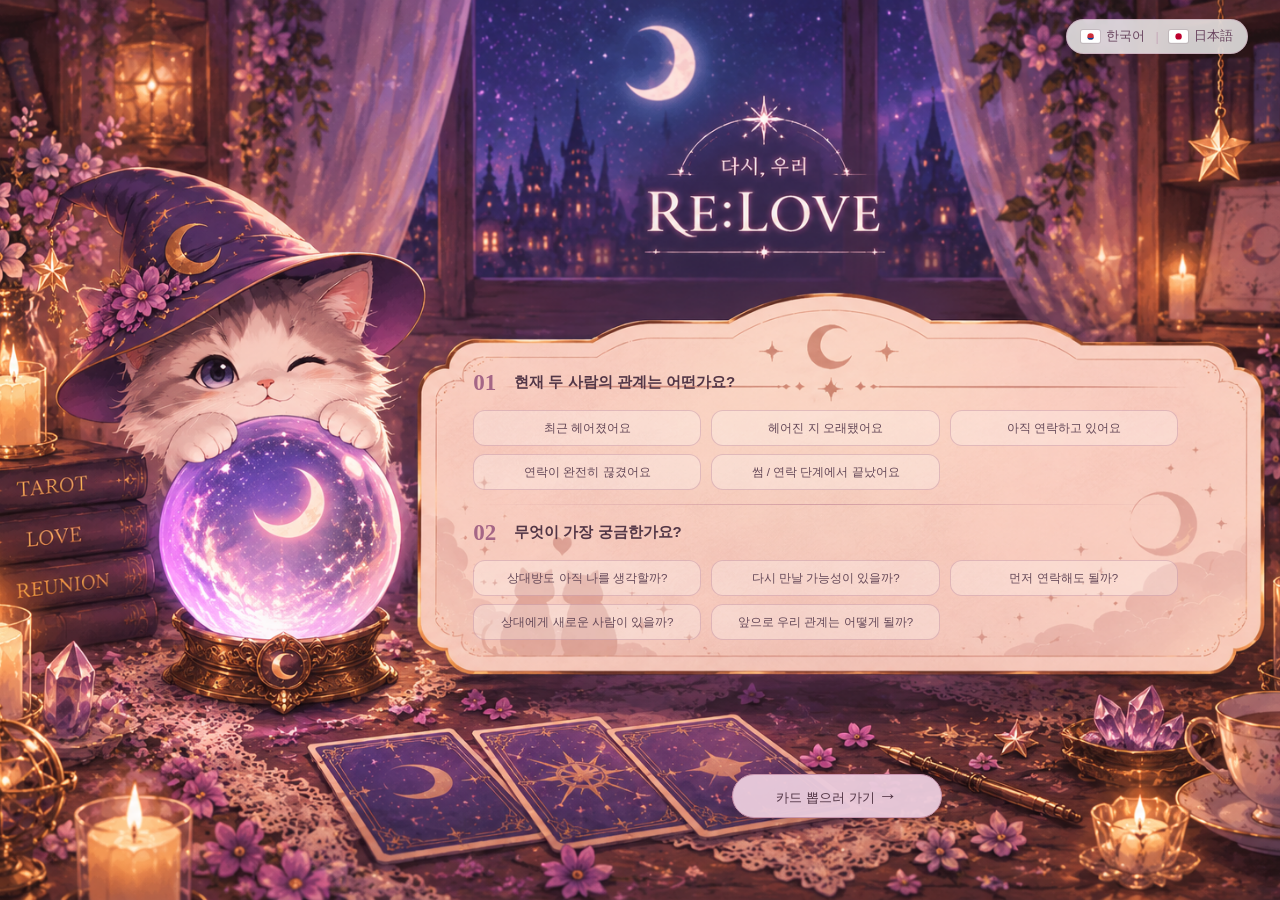
==== src/main/webapp/index.html @ ffb42a41 "Initial commit" ====
<!DOCTYPE html>
<html lang="ko">

<head>
    <meta charset="UTF-8">
    <meta name="viewport"
          content="width=device-width, initial-scale=1.0">

    <title>RE:LOVE | 다시, 우리</title>

    <link rel="stylesheet" href="css/style.css">
</head>

<header class="language-header">

    <a href="main.html" id="koLink">
        <svg class="flag-icon" viewBox="0 0 36 24" aria-hidden="true">
            <rect width="36" height="24" fill="#fff"/>
            <circle cx="18" cy="12" r="6" fill="#cd2e3a"/>
            <path d="M12 12a6 6 0 0 0 12 0a6 3 0 0 1-12 0z" fill="#0047a0"/>
        </svg>
        한국어
    </a>

    <span class="language-divider">|</span>

    <a href="main_jp.html" id="jpLink">
        <svg class="flag-icon" viewBox="0 0 36 24" aria-hidden="true">
            <rect width="36" height="24" fill="#fff"/>
            <circle cx="18" cy="12" r="6" fill="#bc002d"/>
        </svg>
        日本語
    </a>

</header>

<body>

    <main class="question-page">

        <section class="question-panel">

            <!-- 01 -->
            <div class="question-block">

                <div class="question-title">
                    <span class="number">01</span>
                    <h2>현재 두 사람의 관계는 어떤가요?</h2>
                </div>

                <div class="option-grid">

                    <label class="option">
                        <input type="radio"
                               name="relationship"
                               value="recent">
                        <span>최근 헤어졌어요</span>
                    </label>

                    <label class="option">
                        <input type="radio"
                               name="relationship"
                               value="long">
                        <span>헤어진 지 오래됐어요</span>
                    </label>

                    <label class="option">
                        <input type="radio"
                               name="relationship"
                               value="contact">
                        <span>아직 연락하고 있어요</span>
                    </label>

                    <label class="option">
                        <input type="radio"
                               name="relationship"
                               value="noContact">
                        <span>연락이 완전히 끊겼어요</span>
                    </label>

                    <label class="option">
                        <input type="radio"
                               name="relationship"
                               value="some">
                        <span>썸 / 연락 단계에서 끝났어요</span>
                    </label>

                </div>

            </div>


            <!-- 가운데 구분선 -->
            <div class="divider"></div>


            <!-- 02 -->
            <div class="question-block">

                <div class="question-title">
                    <span class="number">02</span>
                    <h2>무엇이 가장 궁금한가요?</h2>
                </div>

                <div class="option-grid">

                    <label class="option">
                        <input type="radio"
                               name="question"
                               value="mind">
                        <span>상대방도 아직 나를 생각할까?</span>
                    </label>

                    <label class="option">
                        <input type="radio"
                               name="question"
                               value="reunion">
                        <span>다시 만날 가능성이 있을까?</span>
                    </label>

                    <label class="option">
                        <input type="radio"
                               name="question"
                               value="contact">
                        <span>먼저 연락해도 될까?</span>
                    </label>

                    <label class="option">
                        <input type="radio"
                               name="question"
                               value="newLove">
                        <span>상대에게 새로운 사람이 있을까?</span>
                    </label>

                    <label class="option">
                        <input type="radio"
                               name="question"
                               value="future">
                        <span>앞으로 우리 관계는 어떻게 될까?</span>
                    </label>

                </div>

            </div>


            <button type="button" id="startBtn">
                카드 뽑으러 가기
                <span>→</span>
            </button>

        </section>

    </main>

    <script src="js/index.js"></script>

</body>
</html>
---- src/main/webapp/css/style.css ----
@charset "UTF-8";
* {
    margin: 0;
    padding: 0;
    box-sizing: border-box;
}

html,
body {
    width: 100%;
    height: 100%;
}

body {
    font-family: "Malgun Gothic", sans-serif;
}

/* 메인 전체 화면 */
.hero {

    width: 100%;
    min-height: 100vh;

    position: relative;

    background-image:
        url("../images/main_visual.png");

    background-size: cover;

    background-position: center center;

    background-repeat: no-repeat;
}

/* 이미지 위 글씨 영역 */
.hero-content {

    position: absolute;

    /* 오른쪽 영역 */
    left: 55%;
    top: 60%;

    width: 32%;

    text-align: center;

    transform: translateY(-50%);
}

/* 설명 */
.hero-description {

    color: #ead9dc;
    font-size: 18px;
    line-height: 1.8;
    font-weight: 400;
    margin-bottom: 28px;
}

/* 시작 버튼 */
.start-button {

    width: 350px;
    max-width: 100%;

    height: 72px;

    display: inline-flex;

    align-items: center;
    justify-content: center;

    gap: 20px;

    border-radius: 50px;

    background:
        rgba(224, 178, 210, 0.92);

    border:
        1px solid rgba(255, 230, 245, 0.8);

    color: #493240;

    font-size: 21px;

    text-decoration: none;

    box-shadow:
        0 6px 20px rgba(30, 10, 30, 0.25);

    transition:
        transform 0.25s ease,
        background 0.25s ease,
        box-shadow 0.25s ease;

}

/* 마우스 올렸을 때 */
.start-button:hover {

    transform: translateY(-4px);

    background: #efd0e5;

    box-shadow:
        0 10px 30px rgba(30, 10, 30, 0.35);
}

.start-button span {

    font-size: 25px;
}

/* =====================================
   INDEX - 질문 선택 페이지
===================================== */

.question-page {
    width: 100%;
    min-height: 100vh;

    position: relative;

    background-image: url("../images/question_visual.png");
    background-size: cover;
    background-position: center center;
    background-repeat: no-repeat;

    overflow: hidden;
}

/*
 * 이미지 속 분홍색 박스 위치
 * 여기 숫자 조절하면 내용 전체 위치가 움직임
 */
.question-panel {
    position: absolute;

    left: 34%;
    top: 39%;

    width: 61%;
    height: 48%;

    padding: 20px 50px;

    color: #543849;
}

/* =========================
   질문 한 덩어리
========================= */

.question-block {
    width: 100%;
}

.question-title {
    display: flex;
    align-items: center;

    gap: 18px;

    margin-bottom: 14px;
}

.number {
    font-family: Georgia, serif;

    font-size: 30px;
    font-weight: bold;

    color: #a56686;
}

.question-title h2 {
    margin: 0;

    font-size: 20px;
    font-weight: 600;

    color: #533747;
}

/* =========================
   선택지
========================= */

.option-grid {
    display: grid;

    grid-template-columns:
        repeat(3, 1fr);

    gap: 9px 12px;
}

.option {
    position: relative;

    display: flex;
    align-items: center;

    min-height: 40px;

    padding: 8px 14px;

    border:
        1px solid rgba(166, 105, 134, 0.30);

    border-radius: 12px;

    background:
        rgba(255, 255, 255, 0.27);

    cursor: pointer;

    transition: 0.25s;
}

/* 기본 radio 숨김 */
.option input {
    position: absolute;

    opacity: 0;
    pointer-events: none;
}

.option span {
    width: 100%;

    text-align: center;

    font-size: 14px;

    color: #654858;
}

/* 마우스 올렸을 때 */
.option:hover {
    background:
        rgba(255, 241, 247, 0.75);

    border-color: #c993ad;

    transform: translateY(-2px);
}

/* 선택됐을 때 */
.option:has(input:checked) {
    background:
        rgba(207, 156, 186, 0.70);

    border-color: #ad7192;

    box-shadow:
        0 3px 10px rgba(116, 64, 94, 0.15);
}

.option:has(input:checked) span {
    color: #4d3040;

    font-weight: bold;
}

/* =========================
   01 / 02 사이 구분선
========================= */

.divider {
    width: 100%;
    height: 1px;

    margin: 18px 0;

    background:
        linear-gradient(
            to right,
            transparent,
            rgba(170, 105, 135, 0.45),
            transparent
        );
}

/* =========================
   시작 버튼
========================= */

#startBtn {
    position: absolute;

    /* 분홍 박스 아래로 이동 */
    left: 38%;
    bottom: -35px;

    width: 270px;
    height: 52px;

    border: 1px solid #c794ad;
    border-radius: 30px;

    background: rgba(235, 205, 222, 0.95);

    color: #503343;

    font-size: 16px;

    cursor: pointer;

    box-shadow: 0 5px 15px rgba(78, 39, 64, 0.2);

    transition: 0.25s;
}

#startBtn:hover {
    background: #e2b4cf;

    transform: translateY(-3px);

    box-shadow:
        0 8px 20px rgba(78, 39, 64, 0.22);
}

#startBtn span {
    font-size: 19px;

    transition: 0.25s;
}

#startBtn:hover span {
    transform: translateX(5px);
}

/* =====================================
   TAROT - 카드 선택 페이지
===================================== */

.tarot-page {
    min-height: 100vh;

    padding: 20px;

    background:
        linear-gradient(
            180deg,
            #21152f,
            #392047
        );

    color: #fff;
}

.tarot-container {
    max-width: 1600px;

    margin: 0 auto;

    padding: 25px 35px;

    border-radius: 30px;

    background:
        rgba(255, 240, 245, 0.96);

    color: #513748;

    box-shadow:
        0 20px 50px
        rgba(0, 0, 0, 0.25);
}

.tarot-header {
    text-align: center;

    margin-bottom: 12px;
}

.step-text {
    margin-bottom: 10px;

    color: #a36a8a;

    font-weight: bold;
}

.tarot-header h1 {
    margin-bottom: 5px 0 8px;

    font-size: 24px;
}

.tarot-description {
    margin: 0;
    line-height: 1.5;
    font-size: 14px;
    color: #765d6b;
}

.tarot-info {
    margin: 12px 0;

    text-align: center;

    font-size: 17px;
}

.tarot-info strong {
    color: #a35f83;

    font-size: 22px;
}

/* 카드 영역 */

.card-grid {
    display: grid;

    grid-template-columns:
        repeat(11, 1fr);

    gap: 22px;

    justify-items: center;

    margin-top: 30px;
}

/* 카드 */

.tarot-card {
    width: 120px;
    height: 180px;
    padding: 0;

    border: none;
    border-radius: 10px;

    background: transparent;

    cursor: pointer;
    overflow: hidden;
    flex-shrink: 0;

    transition: 0.25s;
}

.card-back {
    width: 100%;
    height: 100%;

    display: flex;

    align-items: center;
    justify-content: center;

    border-radius: 12px;

    border:
        2px solid #b77c9c;

    background:
        linear-gradient(
            145deg,
            #47315d,
            #75517f
        );

    color: #ffe0ef;

    font-size: 32px;

    box-shadow:
        0 6px 15px
        rgba(65, 30, 65, 0.20);
}

/* hover */

.tarot-card:hover {
    transform: translateY(-8px);
}

/* 선택 */

.tarot-card.selected {
    transform:
        translateY(-10px)
        scale(1.05);
}

.tarot-card.selected .card-back {
    border:
        3px solid #e5a7c6;

    box-shadow:
        0 0 0 4px
        rgba(230, 166, 198, 0.20),
        0 10px 22px
        rgba(67, 32, 67, 0.30);
}

/* 버튼 */

.tarot-buttons {
    display: flex;
    flex-direction: column;
    align-items: center;
    justify-content: center;

    gap: 20px;
    margin-top: 40px;
}

.tarot-buttons button {
    width: 190px;
    height: 52px;

    border-radius: 30px;

    font-size: 15px;

    cursor: pointer;

    transition: 0.25s;
}

.secondary-btn {
    border:
        1px solid #c59ab0;

    background: #fff;

    color: #67465a;
}

.primary-btn {
    border: none;

    background: #c98faf;

    color: #fff;
}

.tarot-buttons button:hover {
    transform: translateY(-3px);
}

    .card-front-image {
    display: block;

    width: 100%;
    height: 100%;

    /* 이미지 비율 유지하면서 카드 영역에 맞춤 */
    object-fit: cover;

    border-radius: 10px;

}

/* =========================================
   RESULT PAGE - FLUID RESPONSIVE
   고정 translate / 고정 카드 크기 제거
========================================= */

.result-page {
    position: relative;
    width: 100%;
    min-height: 100vh;
    background-image: url("../images/result_visual.png");
    background-size: cover;
    background-position: center center;
    background-repeat: no-repeat;
    overflow: hidden;
}

/* 배경 이미지 안의 결과 박스 영역 */
.result-container {
    position: absolute;
    left: 20%;
    top: 22%;
    width: 60%;
    height: 60%;

    display: flex;
    flex-direction: column;
}

/* 카드 + 해석 : 화면 폭에 따라 자연스럽게 같이 축소 */
.result-content {
    display: grid;
    grid-template-columns: minmax(0, 38%) minmax(0, 62%);
    align-items: center;

    width: 100%;
    height:100%;

    padding:
        clamp(24px, 2.9vw, 55px)
        clamp(28px, 4.7vw, 90px)
        clamp(20px, 2vw, 38px);

    gap: clamp(18px, 2.5vw, 48px);
}

.result-card-area {
    width: 100%;
    min-width: 0;
    display: flex;
    justify-content: center;
    align-items: center;
    transform: none;
}

.result-card-image {
    width: clamp(180px, 18vw, 240px) !important;
    max-width: 180px !important;

    height: auto !important;
    max-height: none !important;

    object-fit: contain !important;

    border: none !important;
    outline: none !important;
    box-shadow: none !important;

    /* 이미지 자체 검은 테두리 살짝 잘라냄 */
    clip-path: inset(2px round 8px);
}

.result-reading {
    width: 100%;
    min-width: 0;
    padding-left: 0;
    color: #4c3749;
}

.result-reading h2 {
    margin: 0 0 clamp(10px, 1.15vw, 22px);
    padding-bottom: clamp(8px, 1vw, 20px);
    font-size: clamp(11px, 1.25vw, 14px);
    color: #51364f;
    border-bottom: 1px solid #ddbed0;
}

.reading-item {
    margin-bottom: clamp(8px, 1vw, 20px);
}

.reading-item h3 {
    margin: 0 0 6px;
    font-size: clamp(11px, 1.25vw, 14px);
    color: #985f82;
}

.reading-item p {
    margin: 0;
    font-size: clamp(11px, 1.25vw, 14px);
    line-height: 1.6;
    color: #594653;
}

.result-buttons {
    position: absolute;

    left: 50%;
    bottom: clamp(-75px, -4.5vw, -50px);

    transform: translateX(-50%);

    display: flex;
    justify-content: center;
    align-items: center;

    width: max-content;

    gap: clamp(12px, 1.2vw, 16px);
}

.result-buttons button {
    width: clamp(170px, 13vw, 220px) !important;
    height: clamp(50px, 4vw, 62px) !important;

    font-size: clamp(14px, 1vw, 16px) !important;

    border-radius: 24px !important;
}

.result-buttons button:last-child {
    background: #cf91b3;
    color: #fff;
    border: none;
}

.result-buttons button:hover {
    transform: translateY(-3px);
    box-shadow: 0 8px 18px rgba(91, 48, 79, 0.20);
}

/* =========================================
   RESPONSIVE - 공통
========================================= */

html,
body {
    max-width: 100%;
    overflow-x: hidden;
}

.hero-description {
    font-size: clamp(14px, 1.05vw, 18px);
}

.start-button {
    width: clamp(230px, 18vw, 350px);
    height: clamp(54px, 4vw, 72px);
    font-size: clamp(15px, 1.2vw, 21px);
}

.question-title h2 {
    font-size: clamp(15px, 1.15vw, 20px);
}

.number {
    font-size: clamp(22px, 1.8vw, 30px);
}

.option span {
    font-size: clamp(11px, 0.9vw, 14px);
}

#startBtn {
    width: clamp(210px, 15vw, 270px);
    height: clamp(44px, 3.2vw, 52px);
    font-size: clamp(13px, 1vw, 16px);
}

.tarot-header h1 {
    font-size: clamp(18px, 1.5vw, 24px);
}

.tarot-description {
    font-size: clamp(11px, 0.9vw, 14px);
}

.tarot-info {
    font-size: clamp(13px, 1vw, 17px);
}

.tarot-info strong {
    font-size: clamp(17px, 1.3vw, 22px);
}

.tarot-buttons button {
    width: clamp(145px, 10vw, 190px);
    height: clamp(44px, 3vw, 52px);
    font-size: clamp(13px, 0.9vw, 15px);
}

/* =========================
   일본어 버전
========================= */

.jp .hero {
    background-image: url("../images/main_visual_jp.png");
}

.jp .question-page {
    background-image: url("../images/question_visual_jp.png");
}

/* 레이아웃/카드/버튼은 한국판과 완전히 공통.
   일본어는 글자 크기만 별도 조정. */
.jp .result-reading h2 {
    font-size: clamp(11px, 1.25vw, 14px);
}

.jp .reading-item h3 {
    font-size: clamp(11px, 1.2vw, 14px);
}

.jp .reading-item p {
    font-size: clamp(11px, 1vw, 14px);
    line-height: 1.45;
}

/* 작은 데스크톱 / 노트북 */
@media (max-width: 1600px) {
    .hero-content {
        left: 57%;
        top: 60%;
        width: 34%;
    }

    .question-panel {
        left: 34%;
        top: 39%;
        width: 61%;
        height: 48%;
        padding: 18px 38px;
    }

    .option-grid {
        gap: 8px 10px;
    }

    .option {
        min-height: 36px;
        padding: 7px 10px;
    }

    .divider {
        margin: 14px 0;
    }

    .tarot-container {
        max-width: 1400px;
        padding: 20px 28px;
    }

    .card-grid {
        gap: 16px;
        margin-top: 22px;
    }

    .tarot-card {
        width: clamp(82px, 6.5vw, 120px);
        height: clamp(130px, 10.2vw, 190px);
    }

    /* RESULT: 배경 박스 비율을 유지하면서 내용만 축소 */
    .result-content {
        grid-template-columns: minmax(0, 36%) minmax(0, 64%);
        padding:
            clamp(22px, 2.6vw, 46px)
            clamp(24px, 3.8vw, 68px)
            clamp(36px, 4vw, 72px);
        gap: clamp(16px, 2vw, 36px);
    }
}

/* 중간 폭 브라우저 / 태블릿 가로 */
@media (max-width: 1200px) {
    .hero {
        background-position: 46% center;
    }

    .hero-content {
        left: 58%;
        top: 61%;
        width: 38%;
    }

    .question-panel {
        left: 31%;
        top: 37%;
        width: 66%;
        height: 52%;
        padding: 16px 24px;
    }

    .question-title {
        gap: 10px;
        margin-bottom: 10px;
    }

    .option-grid {
        grid-template-columns: repeat(3, minmax(0, 1fr));
        gap: 7px 8px;
    }

    .option {
        min-height: 34px;
        padding: 6px 8px;
    }

    #startBtn {
        left: 50%;
        bottom: -42px;
        transform: translateX(-50%);
    }

    #startBtn:hover {
        transform: translateX(-50%) translateY(-3px);
    }

    .tarot-page {
        padding: 14px;
    }

    .tarot-container {
        padding: 18px;
        border-radius: 22px;
    }

    .card-grid {
        grid-template-columns: repeat(11, minmax(0, 1fr));
        gap: 10px;
        margin-top: 16px;
    }

    .tarot-card {
        width: clamp(62px, 7vw, 90px);
        height: clamp(98px, 11vw, 140px);
    }

    .tarot-buttons {
        margin-top: 22px;
    }

    .result-container {
        left: 10%;
        width: 80%;
    }

    .result-content {
        grid-template-columns: minmax(0, 34%) minmax(0, 66%);
        padding: clamp(18px, 2.2vw, 34px) clamp(20px, 3vw, 44px) clamp(30px, 3.5vw, 54px);
        gap: clamp(14px, 1.8vw, 28px);
    }
.result-reading h2 {
        font-size: clamp(17px, 1.9vw, 24px);
    }

    .reading-item h3 {
        font-size: clamp(16px, 1.8vw, 22px);
    }

    .reading-item p {
        font-size: clamp(13px, 1.45vw, 18px);
        line-height: 1.5;
    }

    .result-buttons button {
        width: clamp(170px, 22vw, 260px);
        height: clamp(52px, 5.4vw, 66px);
        font-size: clamp(14px, 1.5vw, 19px);
    }
}

/* 태블릿 세로 / 작은 창 */
@media (max-width: 900px) {
    body {
        min-width: 0;
    }

    .hero {
        min-height: 100svh;
        background-position: 38% center;
    }

    .hero-content {
        left: 50%;
        top: 72%;
        width: min(84%, 520px);
        transform: translate(-50%, -50%);
    }

    .question-page {
        min-height: 100svh;
        overflow-y: auto;
        background-position: 36% center;
    }

    .question-panel {
        position: relative;
        left: auto;
        top: auto;
        width: min(90%, 700px);
        height: auto;
        margin: 34vh auto 120px;
        padding: 22px;
        background: rgba(255, 232, 242, 0.82);
        border: 1px solid rgba(184, 120, 153, 0.35);
        border-radius: 20px;
        backdrop-filter: blur(4px);
    }

    .option-grid {
        grid-template-columns: repeat(2, minmax(0, 1fr));
    }

    #startBtn {
        position: static;
        display: block;
        margin: 24px auto 0;
        transform: none;
    }

    #startBtn:hover {
        transform: translateY(-3px);
    }

    .tarot-page {
        min-height: 100svh;
        overflow-y: auto;
    }

    .card-grid {
        grid-template-columns: repeat(6, 1fr);
        gap: 12px;
    }

    .tarot-card {
        width: clamp(72px, 11vw, 100px);
        height: clamp(112px, 17vw, 156px);
    }

    /* RESULT는 작은 화면에서 세로 레이아웃 */
    .result-page {
        min-height: 100svh;
        overflow-y: auto;
        background-position: center top;
    }

    .result-container {
        position: relative;
        left: auto;
        top: auto;
        width: min(92%, 760px);
        height: auto;
        margin: 28vh auto 90px;
        padding: 22px;
        background: rgba(235, 224, 241, 0.84);
        border-radius: 22px;
        backdrop-filter: blur(4px);
    }

    .result-content {
        display: flex;
        flex-direction: column;
        align-items: center;
        width: 100%;
        height: auto;
        padding: 10px;
        gap: 24px;
    }

    .result-card-area {
        width: 100%;
        justify-content: center;
        transform: none;
    }

    .result-card-image {
        width: clamp(180px, 38vw, 260px) !important;
        height: auto !important;
        max-width: none !important;
        max-height: none !important;
    }

    .result-reading {
        width: 100%;
        padding-left: 0;
    }

    .result-reading h2 {
        font-size: clamp(21px, 3vw, 26px);
    }

    .reading-item h3 {
        font-size: clamp(17px, 2.4vw, 20px);
    }

    .reading-item p {
        font-size: clamp(14px, 2vw, 16px);
        line-height: 1.6;
    }

    .result-buttons {
        position: static;
        transform: none;

        width: 100%;

        display: flex;
        justify-content: center;
        align-items: center;

        margin: 24px auto 0;

        flex-wrap: wrap;
        gap: 12px;
    }

    .result-buttons button {
        width: min(38vw, 220px);
        height: 54px;
        font-size: 15px;
    }
}

/* 모바일 */
@media (max-width: 600px) {
    .hero {
        min-height: 100svh;
        background-position: 34% center;
    }

    .hero-content {
        top: 76%;
        width: 88%;
    }

    .hero-description {
        line-height: 1.55;
        margin-bottom: 18px;
    }

    .start-button {
        width: min(78vw, 280px);
        height: 54px;
        gap: 12px;
    }

    .question-panel {
        width: 92%;
        margin-top: 30vh;
        padding: 18px 14px;
    }

    .question-title {
        align-items: flex-start;
    }

    .option-grid {
        grid-template-columns: 1fr;
        gap: 8px;
    }

    .option {
        min-height: 42px;
    }

    .divider {
        margin: 12px 0;
    }

    .card-grid {
        grid-template-columns: repeat(4, 1fr);
        gap: 10px;
    }

    .tarot-card {
        width: clamp(62px, 19vw, 88px);
        height: clamp(98px, 30vw, 138px);
    }

    .tarot-buttons {
        flex-direction: row;
        flex-wrap: wrap;
        gap: 10px;
    }

    .result-container {
        width: 94%;
        margin-top: 24vh;
        padding: 16px;
    }

    .result-card-image {
        width: clamp(160px, 52vw, 220px) !important;
    }

    .result-buttons button {
        width: min(42vw, 190px);
        height: 50px;
        font-size: 14px;
    }
}

/*헤더 부분*/

/* =========================================
   LANGUAGE HEADER
========================================= */

.language-header {
    position: fixed;

    top: clamp(12px, 1.5vw, 24px);
    right: clamp(18px, 2.5vw, 40px);

    z-index: 9999;

    display: flex;
    align-items: center;

    gap: 10px;

    padding: 8px 14px;

    background: rgba(255, 255, 255, 0.78);

    border: 1px solid rgba(185, 130, 160, 0.35);
    border-radius: 24px;

    backdrop-filter: blur(8px);

    font-size: clamp(12px, 1vw, 15px);
}

.language-header a {
    display: flex;
    align-items: center;

    gap: 6px;

    color: #69455f;

    text-decoration: none;
    font-weight: 500;
}

.language-header a:hover {
    color: #b36f95;
}

.language-header a.active {
    color: #a35f83;
    font-weight: 700;
}

.language-divider {
    color: #c7aaba;
}

.flag-icon {
    width: clamp(18px, 1.5vw, 23px);
    height: auto;

    border-radius: 2px;

    box-shadow:
        0 0 0 1px rgba(70, 40, 60, 0.12);
}
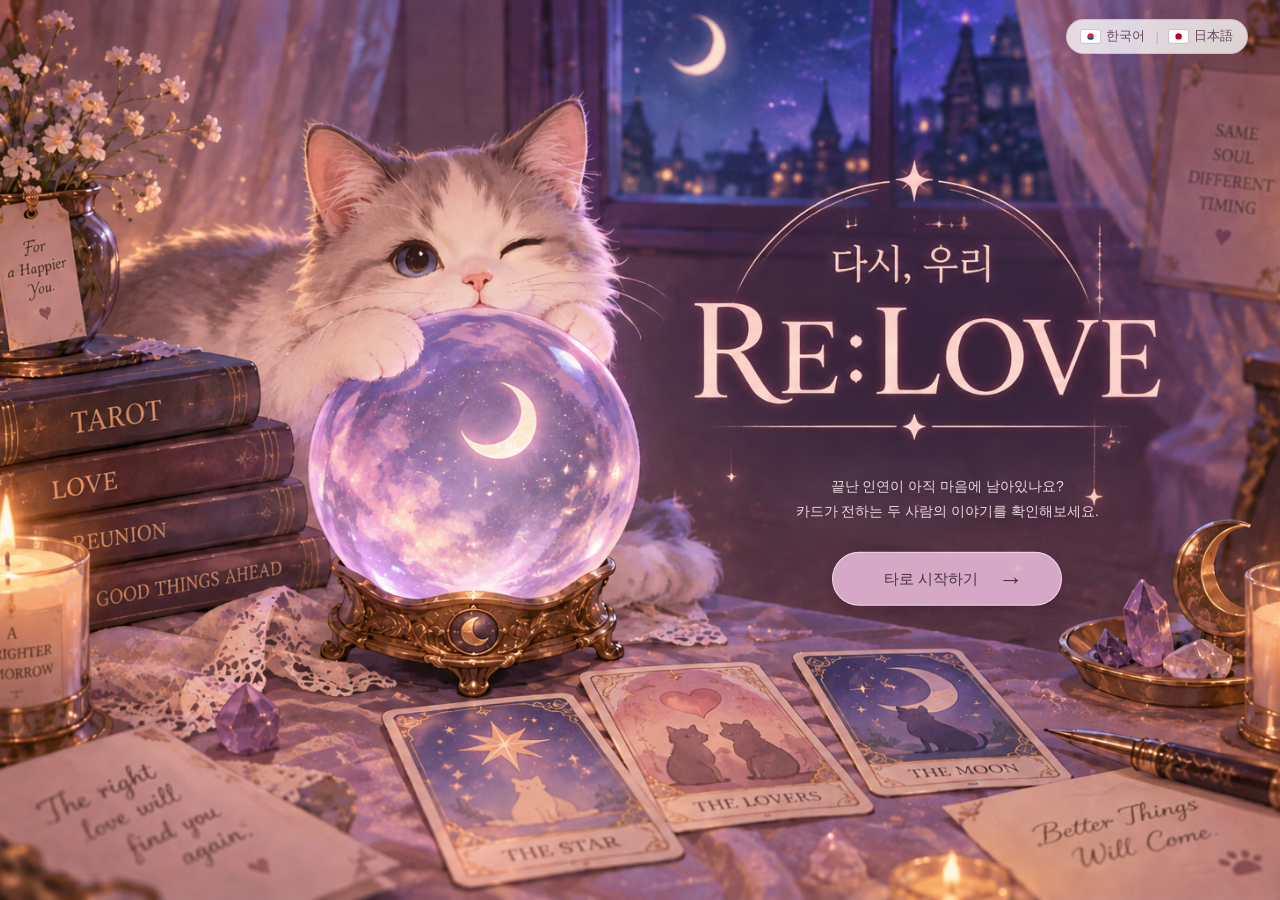
==== commit 1efc4459: "파일명 수정 파일명 수정" ====
--- a/src/main/webapp/index.html
+++ b/src/main/webapp/index.html
@@ -13,7 +13,7 @@
 
 <header class="language-header">
 
-    <a href="main.html" id="koLink">
+    <a href="index.html" id="koLink">
         <svg class="flag-icon" viewBox="0 0 36 24" aria-hidden="true">
             <rect width="36" height="24" fill="#fff"/>
             <circle cx="18" cy="12" r="6" fill="#cd2e3a"/>
@@ -24,7 +24,7 @@
 
     <span class="language-divider">|</span>
 
-    <a href="main_jp.html" id="jpLink">
+    <a href="index_jp.html" id="jpLink">
         <svg class="flag-icon" viewBox="0 0 36 24" aria-hidden="true">
             <rect width="36" height="24" fill="#fff"/>
             <circle cx="18" cy="12" r="6" fill="#bc002d"/>
@@ -36,124 +36,25 @@
 
 <body>
 
-    <main class="question-page">
+    <main class="hero">
 
-        <section class="question-panel">
+        <div class="hero-content">
 
-            <!-- 01 -->
-            <div class="question-block">
+            <p class="hero-description">
+                끝난 인연이 아직 마음에 남아있나요?<br>
+                카드가 전하는 두 사람의 이야기를 확인해보세요.
+            </p>
 
-                <div class="question-title">
-                    <span class="number">01</span>
-                    <h2>현재 두 사람의 관계는 어떤가요?</h2>
-                </div>
+            <a href="select.html"
+               class="start-button">
+                &nbsp;&nbsp;&nbsp;타로 시작하기
+                <span>→</span>
+            </a>
 
-                <div class="option-grid">
-
-                    <label class="option">
-                        <input type="radio"
-                               name="relationship"
-                               value="recent">
-                        <span>최근 헤어졌어요</span>
-                    </label>
-
-                    <label class="option">
-                        <input type="radio"
-                               name="relationship"
-                               value="long">
-                        <span>헤어진 지 오래됐어요</span>
-                    </label>
-
-                    <label class="option">
-                        <input type="radio"
-                               name="relationship"
-                               value="contact">
-                        <span>아직 연락하고 있어요</span>
-                    </label>
-
-                    <label class="option">
-                        <input type="radio"
-                               name="relationship"
-                               value="noContact">
-                        <span>연락이 완전히 끊겼어요</span>
-                    </label>
-
-                    <label class="option">
-                        <input type="radio"
-                               name="relationship"
-                               value="some">
-                        <span>썸 / 연락 단계에서 끝났어요</span>
-                    </label>
-
-                </div>
-
-            </div>
-
-
-            <!-- 가운데 구분선 -->
-            <div class="divider"></div>
-
-
-            <!-- 02 -->
-            <div class="question-block">
-
-                <div class="question-title">
-                    <span class="number">02</span>
-                    <h2>무엇이 가장 궁금한가요?</h2>
-                </div>
-
-                <div class="option-grid">
-
-                    <label class="option">
-                        <input type="radio"
-                               name="question"
-                               value="mind">
-                        <span>상대방도 아직 나를 생각할까?</span>
-                    </label>
-
-                    <label class="option">
-                        <input type="radio"
-                               name="question"
-                               value="reunion">
-                        <span>다시 만날 가능성이 있을까?</span>
-                    </label>
-
-                    <label class="option">
-                        <input type="radio"
-                               name="question"
-                               value="contact">
-                        <span>먼저 연락해도 될까?</span>
-                    </label>
-
-                    <label class="option">
-                        <input type="radio"
-                               name="question"
-                               value="newLove">
-                        <span>상대에게 새로운 사람이 있을까?</span>
-                    </label>
-
-                    <label class="option">
-                        <input type="radio"
-                               name="question"
-                               value="future">
-                        <span>앞으로 우리 관계는 어떻게 될까?</span>
-                    </label>
-
-                </div>
-
-            </div>
-
-
-            <button type="button" id="startBtn">
-                카드 뽑으러 가기
-                <span>→</span>
-            </button>
-
-        </section>
+        </div>
 
     </main>
 
-    <script src="js/index.js"></script>
+</body>
 
-</body>
 </html>
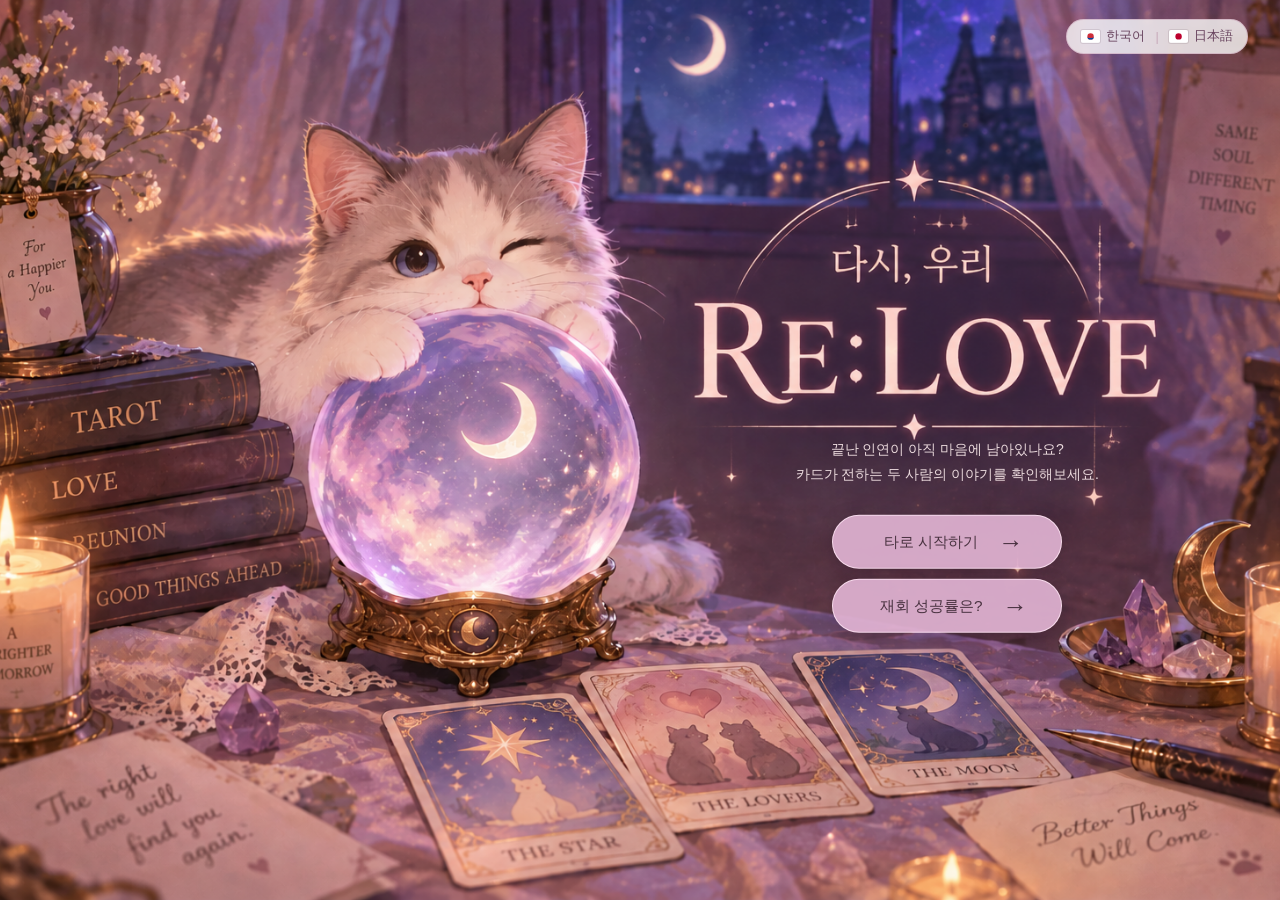
==== commit 2e5ed5e3: "api 추가" ====
--- a/src/main/webapp/index.html
+++ b/src/main/webapp/index.html
@@ -50,6 +50,11 @@
                 &nbsp;&nbsp;&nbsp;타로 시작하기
                 <span>→</span>
             </a>
+            <a href="select_birth.html"
+               class="start-button">
+                &nbsp;&nbsp;&nbsp;재회 성공률은?
+                <span>→</span>
+            </a>
 
         </div>
 
--- a/src/main/webapp/css/style.css
+++ b/src/main/webapp/css/style.css
@@ -73,7 +73,9 @@
     justify-content: center;
 
     gap: 20px;
-
+	
+	
+	
     border-radius: 50px;
 
     background:
@@ -95,6 +97,8 @@
         transform 0.25s ease,
         background 0.25s ease,
         box-shadow 0.25s ease;
+        
+    margin-bottom: 10px;    
 
 }
 
@@ -1238,3 +1242,1056 @@
     box-shadow:
         0 0 0 1px rgba(70, 40, 60, 0.12);
 }
+
+
+
+
+/* =====================================
+   select_birth - 이름 성별 넣기
+===================================== */
+
+.compatibility-container {
+    width: 100%;
+    min-height: 100vh;
+
+    position: relative;
+
+    background-image: url("../images/couple_visual.png");
+    background-size: cover;
+    background-position: center center;
+    background-repeat: no-repeat;
+
+    overflow: hidden;
+}
+
+/* =====================================
+   연애 궁합 입력 영역
+===================================== */
+
+/* 제목 */
+.compatibility-container > h1 {
+    position: absolute;
+
+    top: 10%;
+    left: 50%;
+    transform: translateX(-50%);
+    margin: 0;
+
+    color: #ead9dc;
+    font-size: 30px;
+    font-weight: 700;
+    
+  	text-shadow: 2px 2px 5px rgba(70, 40, 90, 0.7);
+
+    z-index: 2;
+}
+
+
+/* 나의 정보 / 상대방 정보 */
+.compatibility-container .birth-section {
+    position: absolute;
+
+    left: 50%;
+    transform: translateX(-50%);
+
+    width: 760px;
+	
+    text-align: center;
+
+    color: #5d456d;
+
+    z-index: 2;
+}
+
+
+/* 나의 정보 위치 */
+.compatibility-container .birth-section:nth-of-type(1) {
+    top: 35%;
+}
+
+
+/* 상대방 정보 위치 */
+.compatibility-container .birth-section:nth-of-type(2) {
+    top: 50%;
+}
+
+
+/* 나의 정보 / 상대방 정보 제목 */
+.compatibility-container .birth-section h2 {
+    margin: 0 0 14px;
+
+    color: #765785;
+
+    font-size: 21px;
+    font-weight: 700;
+}
+
+
+/* 이름, 생년월일 등의 글씨 */
+.compatibility-container .birth-section label {
+    margin-left: 10px;
+    margin-right: 5px;
+
+    color: #665070;
+
+    font-size: 14px;
+    font-weight: 600;
+}
+
+
+/* 첫 번째 label은 왼쪽 여백 제거 */
+.compatibility-container .birth-section label:first-of-type {
+    margin-left: 0;
+}
+
+
+/* 입력창 + 셀렉트박스 */
+.compatibility-container .birth-section input,
+.compatibility-container .birth-section select {
+    height: 34px;
+
+    padding: 4px 8px;
+
+    border: 1px solid #c8add2;
+    border-radius: 8px;
+
+    background: rgba(255, 255, 255, 0.82);
+
+    color: #594663;
+
+    font-size: 13px;
+
+    outline: none;
+}
+
+
+/* 이름 */
+.compatibility-container .birth-section input[type="text"] {
+    width: 145px;
+}
+
+
+/* 생년월일 */
+.compatibility-container .birth-section input[type="text"] {
+    width: 145px;
+}
+
+
+/* 출생시간 */
+.compatibility-container .birth-section select {
+    min-width: 72px;
+}
+
+
+/* 입력창 클릭 */
+.compatibility-container .birth-section input:focus,
+.compatibility-container .birth-section select:focus {
+    border-color: #9e78b1;
+
+    box-shadow: 0 0 0 3px rgba(158, 120, 177, 0.15);
+}
+
+
+/* =====================================
+   궁합 보기 버튼
+===================================== */
+
+
+/* =====================================
+   궁합 페이지 버튼 영역
+===================================== */
+
+.compatibility-buttons {
+    position: absolute;
+
+    top: 78%;
+    left: 50%;
+
+    transform: translateX(-50%);
+
+    display: flex;
+    align-items: center;
+    justify-content: center;
+
+    gap: 16px;
+
+    z-index: 3;
+}
+
+
+/* 홈으로 + 궁합보기 공통 */
+
+.homeBtn,
+#compatibilityBtn {
+    width: 190px;
+    height: 52px;
+
+    display: flex;
+    align-items: center;
+    justify-content: center;
+
+    border: none;
+    border-radius: 30px;
+
+    background: #cf91b3;
+
+    color: #ffffff;
+
+    font-size: 16px;
+    font-weight: 700;
+
+    text-align: center;
+
+    cursor: pointer;
+
+    box-shadow:
+        0 6px 16px rgba(91, 48, 79, 0.20);
+
+    transition: 0.25s;
+}
+
+
+
+
+/* 홈으로 링크 */
+
+.homeBtn {
+    text-decoration: none;
+}
+
+
+/* hover */
+
+.homeBtn:hover,
+#compatibilityBtn:hover {
+    background: #c07fa4;
+
+    transform: translateY(-3px);
+
+    box-shadow:
+        0 9px 20px rgba(91, 48, 79, 0.28);
+}
+
+.compatibility-buttons .homeBtn {
+    background: #ffffff !important;
+    color: #765785 !important;
+    border: 1px solid #c8add2 !important;
+    text-decoration: none !important;
+}
+
+/* =========================
+   궁합 결과 모달
+========================= */
+
+.result-modal {
+    display: none;
+
+    position: fixed;
+
+    top: 0;
+    left: 0;
+
+    width: 100%;
+    height: 100%;
+
+    background: rgba(0, 0, 0, 0.45);
+
+    z-index: 9999;
+
+    align-items: center;
+    justify-content: center;
+}
+
+
+/* 모달 내용 박스 */
+.result-modal-content {
+    position: relative;
+
+    width: 520px;
+    max-width: 90%;
+
+    padding: 45px 40px 35px;
+
+    background: rgba(248, 242, 255, 0.97);
+
+    border: 1px solid #c7acd6;
+    border-radius: 24px;
+
+    box-shadow:
+        0 20px 50px rgba(0, 0, 0, 0.25);
+
+    text-align: center;
+
+    color: #594663;
+}
+
+
+/* 오른쪽 위 X */
+.modal-close-btn {
+    position: absolute;
+
+    top: 14px;
+    right: 18px;
+
+    border: none;
+    background: transparent;
+
+    font-size: 30px;
+
+    color: #81668f;
+
+    cursor: pointer;
+}
+
+
+/* 결과 이름 */
+.compatibility-result h2 {
+    margin: 0 0 16px;
+
+    font-size: 25px;
+
+    color: #684c78;
+}
+
+
+/* 점수 */
+.compatibility-result h3 {
+    margin: 0 0 18px;
+
+    font-size: 28px;
+
+    color: #9b68ae;
+}
+
+
+/* 결과 문구 */
+.compatibility-result p {
+    margin: 0 auto;
+
+    max-width: 430px;
+
+    font-size: 16px;
+    line-height: 1.8;
+
+    color: #66536f;
+}
+
+
+/* 아래 닫기 버튼 */
+.modal-bottom-btn {
+    margin-top: 28px;
+
+    padding: 10px 32px;
+
+    border: none;
+    border-radius: 20px;
+
+    background: #a779b9;
+
+    color: white;
+
+    font-size: 15px;
+    font-weight: 700;
+
+    cursor: pointer;
+}
+
+
+.modal-bottom-btn:hover {
+    background: #9165a3;
+}
+
+/* ==================================================
+   SELECT BIRTH - RESPONSIVE
+   한국어 / 일본어 공통
+================================================== */
+
+
+/* =========================================
+   태블릿 / 작은 브라우저
+   900px 이하
+========================================= */
+
+@media (max-width: 900px) {
+
+    /* 전체 페이지 */
+    .compatibility-container {
+        width: 100%;
+        min-height: 100svh;
+        height: auto;
+
+        padding:
+            145px
+            20px
+            90px;
+
+        overflow-y: auto;
+        overflow-x: hidden;
+
+        background-position:
+            center top;
+    }
+
+
+    /* =========================
+       제목
+    ========================= */
+
+    .compatibility-container > h1 {
+
+        position: relative;
+
+        top: auto;
+        left: auto;
+
+        transform: none;
+
+        width: min(90%, 600px);
+
+        margin:
+            0 auto
+            42px;
+
+        text-align: center;
+
+        font-size:
+            clamp(24px, 4vw, 30px);
+
+        line-height: 1.45;
+    }
+
+
+    /* =========================
+       나의 정보 / 상대방 정보
+    ========================= */
+
+    .compatibility-container .birth-section {
+
+        position: relative;
+
+        top: auto !important;
+        left: auto;
+
+        transform: none;
+
+        width:
+            min(92%, 640px);
+
+        margin:
+            0 auto
+            26px;
+
+        padding:
+            24px 28px;
+
+        display: grid;
+
+        grid-template-columns:
+            110px minmax(0, 1fr);
+
+        gap:
+            12px 14px;
+
+        text-align: left;
+
+        background:
+            rgba(248, 240, 252, 0.78);
+
+        border:
+            1px solid
+            rgba(181, 148, 196, 0.45);
+
+        border-radius:
+            22px;
+
+        backdrop-filter:
+            blur(5px);
+
+        box-shadow:
+            0 8px 25px
+            rgba(75, 45, 90, 0.10);
+    }
+
+
+    /* 기존 absolute top 제거 */
+    .compatibility-container
+    .birth-section:nth-of-type(1),
+
+    .compatibility-container
+    .birth-section:nth-of-type(2) {
+
+        top: auto;
+    }
+
+
+    /* 정보 제목 */
+    .compatibility-container
+    .birth-section h2 {
+
+        grid-column:
+            1 / -1;
+
+        margin:
+            0 0 12px;
+
+        text-align: center;
+
+        font-size: 21px;
+    }
+
+
+    /* label */
+    .compatibility-container
+    .birth-section label {
+
+        margin: 0 !important;
+
+        align-self: center;
+
+        font-size: 14px;
+
+        text-align: right;
+    }
+
+
+    /* input / select */
+    .compatibility-container
+    .birth-section input,
+
+    .compatibility-container
+    .birth-section select {
+
+        width: 100% !important;
+        min-width: 0 !important;
+
+        height: 44px;
+
+        font-size: 14px;
+    }
+
+
+    /* =========================
+       궁합 보기 버튼
+    ========================= */
+
+    #compatibilityBtn {
+
+        position: relative;
+
+        top: auto;
+        left: auto;
+
+        transform: none;
+
+        width:
+            min(70%, 240px);
+
+        height: 54px;
+
+        margin:
+            32px auto
+            0;
+
+        font-size: 16px;
+    }
+
+
+    #compatibilityBtn:hover {
+
+        transform:
+            translateY(-3px);
+    }
+
+
+    /* =========================
+       결과 모달
+    ========================= */
+
+    .result-modal-content {
+
+        width:
+            min(88%, 520px);
+
+        max-width: none;
+
+        padding:
+            44px
+            30px
+            30px;
+    }
+
+}
+
+
+
+/* =========================================
+   모바일
+   600px 이하
+========================================= */
+
+@media (max-width: 600px) {
+
+    .compatibility-container {
+
+        min-height:
+            100svh;
+
+        padding:
+            120px
+            14px
+            70px;
+
+        background-position:
+            center top;
+    }
+
+
+    /* =========================
+       제목
+    ========================= */
+
+    .compatibility-container > h1 {
+
+        width: 94%;
+
+        margin-bottom: 28px;
+
+        font-size:
+            clamp(22px, 6vw, 26px);
+
+        line-height: 1.4;
+    }
+
+
+    /* =========================
+       입력 영역
+    ========================= */
+
+    .compatibility-container
+    .birth-section {
+
+        width: 100%;
+
+        padding:
+            20px 18px;
+
+        margin-bottom: 20px;
+
+        grid-template-columns:
+            92px minmax(0, 1fr);
+
+        gap:
+            11px 10px;
+
+        border-radius: 18px;
+    }
+
+
+    .compatibility-container
+    .birth-section h2 {
+
+        margin-bottom: 10px;
+
+        font-size: 19px;
+    }
+
+
+    .compatibility-container
+    .birth-section label {
+
+        font-size: 13px;
+    }
+
+
+    .compatibility-container
+    .birth-section input,
+
+    .compatibility-container
+    .birth-section select {
+
+        width: 100% !important;
+
+        height: 43px;
+
+        padding:
+            5px 8px;
+
+        font-size: 13px;
+    }
+
+
+    /* =========================
+       버튼
+    ========================= */
+
+    #compatibilityBtn {
+
+        width:
+            min(72vw, 220px);
+
+        height: 52px;
+
+        margin-top: 28px;
+
+        font-size: 15px;
+    }
+
+
+    /* =========================
+       모달
+    ========================= */
+
+    .result-modal {
+
+        padding: 14px;
+    }
+
+
+    .result-modal-content {
+
+        width: 100%;
+
+        max-width: none;
+
+        padding:
+            42px
+            20px
+            25px;
+
+        border-radius: 20px;
+    }
+
+
+    .compatibility-result h2 {
+
+        margin-bottom: 13px;
+
+        font-size:
+            clamp(19px, 5.5vw, 24px);
+    }
+
+
+    .compatibility-result h3 {
+
+        margin-bottom: 15px;
+
+        font-size:
+            clamp(22px, 6.5vw, 27px);
+    }
+
+
+    .compatibility-result p {
+
+        font-size: 14px;
+
+        line-height: 1.7;
+    }
+
+
+    .modal-bottom-btn {
+
+        margin-top: 22px;
+
+        padding:
+            10px 28px;
+    }
+
+
+    /* =========================
+       언어 선택
+    ========================= */
+
+    .language-header {
+
+        top: 10px;
+        right: 10px;
+
+        gap: 6px;
+
+        padding:
+            6px 10px;
+
+        font-size: 12px;
+    }
+
+}
+
+
+
+/* =========================================
+   작은 모바일
+   430px 이하
+
+   입력칸을 완전히 세로 배치
+========================================= */
+
+@media (max-width: 430px) {
+
+    .compatibility-container {
+
+        padding-left: 12px;
+        padding-right: 12px;
+    }
+
+
+    .compatibility-container
+    .birth-section {
+
+        display: grid;
+
+        grid-template-columns:
+            1fr;
+
+        gap: 7px;
+
+        padding:
+            18px 16px;
+    }
+
+
+    .compatibility-container
+    .birth-section h2 {
+
+        grid-column:
+            1;
+
+        margin-bottom: 9px;
+    }
+
+
+    .compatibility-container
+    .birth-section label {
+
+        text-align: left;
+
+        margin-top: 5px !important;
+    }
+
+
+    .compatibility-container
+    .birth-section input,
+
+    .compatibility-container
+    .birth-section select {
+
+        width: 100% !important;
+
+        height: 44px;
+    }
+
+
+    #compatibilityBtn {
+
+        width:
+            min(76vw, 210px);
+    }
+
+}
+
+/* PC */
+.compatibility-buttons {
+    position: absolute;
+
+    top: 78%;
+    left: 50%;
+
+    transform: translateX(-50%);
+
+    display: flex;
+    justify-content: center;
+    align-items: center;
+
+    gap: 16px;
+
+    width: max-content;
+
+    z-index: 5;
+}
+
+
+/* 버튼 공통 */
+.compatibility-buttons .homeBtn,
+.compatibility-buttons #compatibilityBtn {
+
+    position: static !important;
+
+    top: auto !important;
+    left: auto !important;
+    right: auto !important;
+
+    transform: none !important;
+
+    width: 190px;
+    height: 52px;
+
+    margin: 0 !important;
+
+    display: flex;
+    align-items: center;
+    justify-content: center;
+
+    border: none;
+    border-radius: 30px;
+
+    background: #cf91b3;
+
+    color: #ffffff;
+
+    font-size: 16px;
+    font-weight: 700;
+
+    text-decoration: none;
+
+    cursor: pointer;
+
+    box-shadow:
+        0 6px 16px rgba(91, 48, 79, 0.20);
+
+    transition: 0.25s;
+}
+
+
+/* hover */
+.compatibility-buttons .homeBtn:hover,
+.compatibility-buttons #compatibilityBtn:hover {
+
+    background: #c07fa4;
+
+    transform: translateY(-3px) !important;
+
+    box-shadow:
+        0 9px 20px rgba(91, 48, 79, 0.28);
+}
+
+
+
+/* ==================================================
+   태블릿 / 반응형
+================================================== */
+
+@media (max-width: 900px) {
+
+    .compatibility-container {
+
+        min-height: 100svh;
+
+        height: auto;
+
+        padding-bottom: 70px;
+    }
+
+
+    /*
+       여기 중요!
+       버튼 영역을 absolute에서 일반 문서 흐름으로 변경
+    */
+    .compatibility-buttons {
+
+        position: static !important;
+
+        top: auto !important;
+        left: auto !important;
+        right: auto !important;
+
+        transform: none !important;
+
+        width: 100%;
+
+        margin: 30px auto 0;
+
+        display: flex;
+
+        justify-content: center;
+        align-items: center;
+
+        gap: 16px;
+
+        flex-wrap: wrap;
+    }
+
+
+    .compatibility-buttons .homeBtn,
+    .compatibility-buttons #compatibilityBtn {
+
+        position: static !important;
+
+        top: auto !important;
+        left: auto !important;
+
+        transform: none !important;
+
+        width: min(40vw, 220px);
+
+        height: 54px;
+
+        margin: 0 !important;
+    }
+
+
+    .compatibility-buttons .homeBtn:hover,
+    .compatibility-buttons #compatibilityBtn:hover {
+
+        transform: translateY(-3px) !important;
+    }
+
+}
+
+
+
+/* ==================================================
+   모바일
+================================================== */
+
+@media (max-width: 600px) {
+
+    .compatibility-buttons {
+
+        margin-top: 24px;
+
+        gap: 10px;
+    }
+
+
+    .compatibility-buttons .homeBtn,
+    .compatibility-buttons #compatibilityBtn {
+
+        width: 43vw;
+
+        max-width: 190px;
+
+        height: 50px;
+
+        font-size: 14px;
+    }
+
+}
+
+
+
+/* ==================================================
+   아주 작은 모바일
+================================================== */
+
+@media (max-width: 430px) {
+
+    .compatibility-buttons {
+
+        flex-direction: column;
+
+        width: 100%;
+
+        gap: 10px;
+    }
+
+
+    .compatibility-buttons .homeBtn,
+    .compatibility-buttons #compatibilityBtn {
+
+        width: min(76vw, 230px);
+
+        max-width: none;
+
+        height: 50px;
+    }
+
+}
